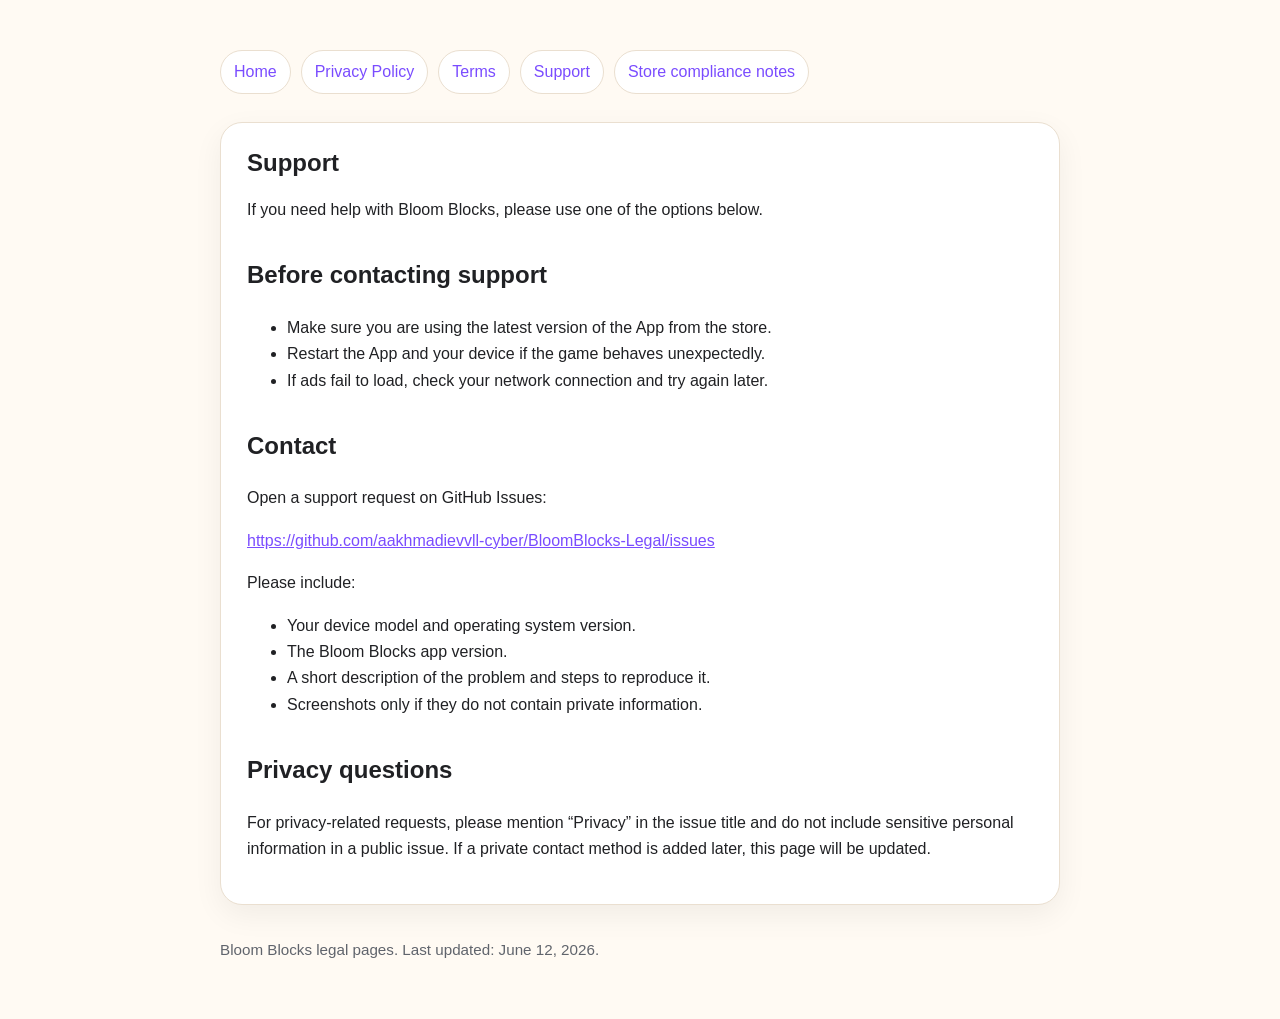
==== support.html @ 7b893a55 "docs: publish Bloom Blocks legal pages" ====
<!doctype html>
<html lang="en"><head><meta charset="utf-8"><meta name="viewport" content="width=device-width, initial-scale=1"><title>Support — Bloom Blocks</title><link rel="stylesheet" href="styles.css"></head>
<body><main><nav><a href="./">Home</a><a href="privacy.html">Privacy Policy</a><a href="terms.html">Terms</a><a href="support.html">Support</a><a href="store-compliance.html">Store compliance notes</a></nav><section class="card">
<h1>Support</h1>
<p>If you need help with Bloom Blocks, please use one of the options below.</p>
<h2>Before contacting support</h2>
<ul>
<li>Make sure you are using the latest version of the App from the store.</li>
<li>Restart the App and your device if the game behaves unexpectedly.</li>
<li>If ads fail to load, check your network connection and try again later.</li>
</ul>
<h2>Contact</h2>
<p>Open a support request on GitHub Issues:</p>
<p><a href="https://github.com/aakhmadievvll-cyber/BloomBlocks-Legal/issues">https://github.com/aakhmadievvll-cyber/BloomBlocks-Legal/issues</a></p>
<p>Please include:</p>
<ul>
<li>Your device model and operating system version.</li>
<li>The Bloom Blocks app version.</li>
<li>A short description of the problem and steps to reproduce it.</li>
<li>Screenshots only if they do not contain private information.</li>
</ul>
<h2>Privacy questions</h2>
<p>For privacy-related requests, please mention “Privacy” in the issue title and do not include sensitive personal information in a public issue. If a private contact method is added later, this page will be updated.</p>
</section><footer>Bloom Blocks legal pages. Last updated: June 12, 2026.</footer></main></body></html>
---- styles.css ----
:root { color-scheme: light dark; --bg:#fffaf3; --card:#ffffff; --text:#202124; --muted:#60646c; --accent:#7a4cff; --border:#eadfd0; }
@media (prefers-color-scheme: dark) { :root { --bg:#15131a; --card:#201d29; --text:#f5f0ff; --muted:#c8c0d8; --accent:#b69cff; --border:#3a3348; } }
* { box-sizing: border-box; }
body { margin:0; font-family:-apple-system,BlinkMacSystemFont,"Segoe UI",Roboto,Arial,sans-serif; background:var(--bg); color:var(--text); line-height:1.65; }
main { max-width:880px; margin:0 auto; padding:32px 20px 56px; }
nav { display:flex; flex-wrap:wrap; gap:10px; margin:18px 0 28px; }
a { color:var(--accent); }
nav a { background:var(--card); border:1px solid var(--border); border-radius:999px; padding:8px 13px; text-decoration:none; }
.card { background:var(--card); border:1px solid var(--border); border-radius:22px; padding:26px; box-shadow:0 10px 30px rgba(0,0,0,.06); }
h1 { line-height:1.15; margin-top:0; }
h2 { margin-top:32px; }
.muted { color:var(--muted); }
code { background:rgba(127,127,127,.14); padding:2px 5px; border-radius:6px; }
footer { margin-top:32px; color:var(--muted); font-size:.95rem; }
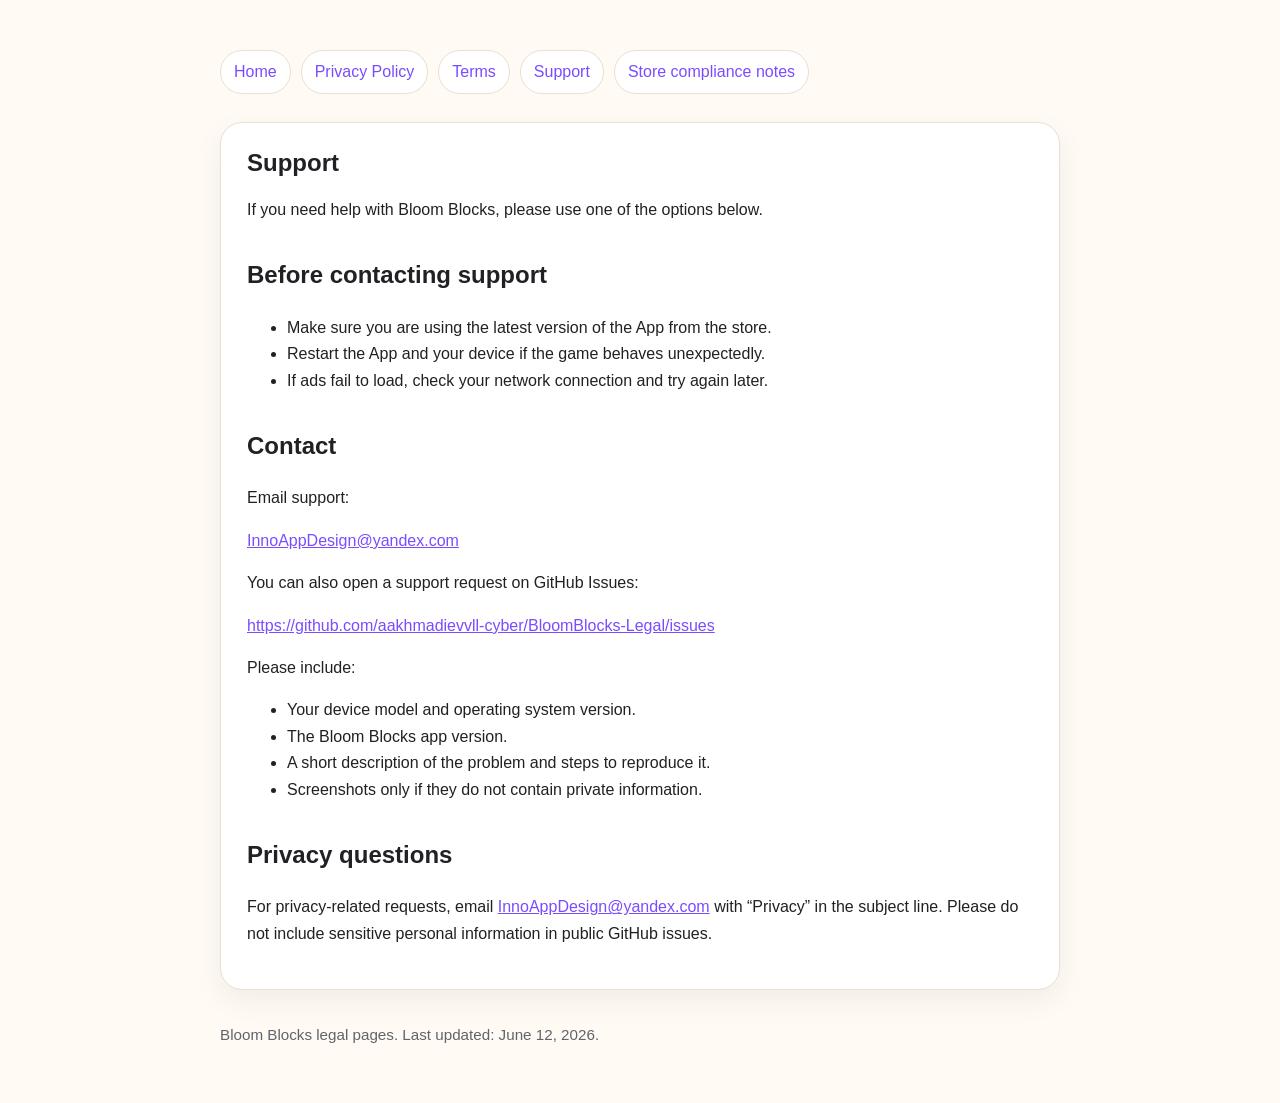
==== commit 6d2c7c15: "docs: add support email" ====
--- a/support.html
+++ b/support.html
@@ -10,7 +10,9 @@
 <li>If ads fail to load, check your network connection and try again later.</li>
 </ul>
 <h2>Contact</h2>
-<p>Open a support request on GitHub Issues:</p>
+<p>Email support:</p>
+<p><a href="mailto:InnoAppDesign@yandex.com">InnoAppDesign@yandex.com</a></p>
+<p>You can also open a support request on GitHub Issues:</p>
 <p><a href="https://github.com/aakhmadievvll-cyber/BloomBlocks-Legal/issues">https://github.com/aakhmadievvll-cyber/BloomBlocks-Legal/issues</a></p>
 <p>Please include:</p>
 <ul>
@@ -20,5 +22,5 @@
 <li>Screenshots only if they do not contain private information.</li>
 </ul>
 <h2>Privacy questions</h2>
-<p>For privacy-related requests, please mention “Privacy” in the issue title and do not include sensitive personal information in a public issue. If a private contact method is added later, this page will be updated.</p>
+<p>For privacy-related requests, email <a href="mailto:InnoAppDesign@yandex.com">InnoAppDesign@yandex.com</a> with “Privacy” in the subject line. Please do not include sensitive personal information in public GitHub issues.</p>
 </section><footer>Bloom Blocks legal pages. Last updated: June 12, 2026.</footer></main></body></html>
